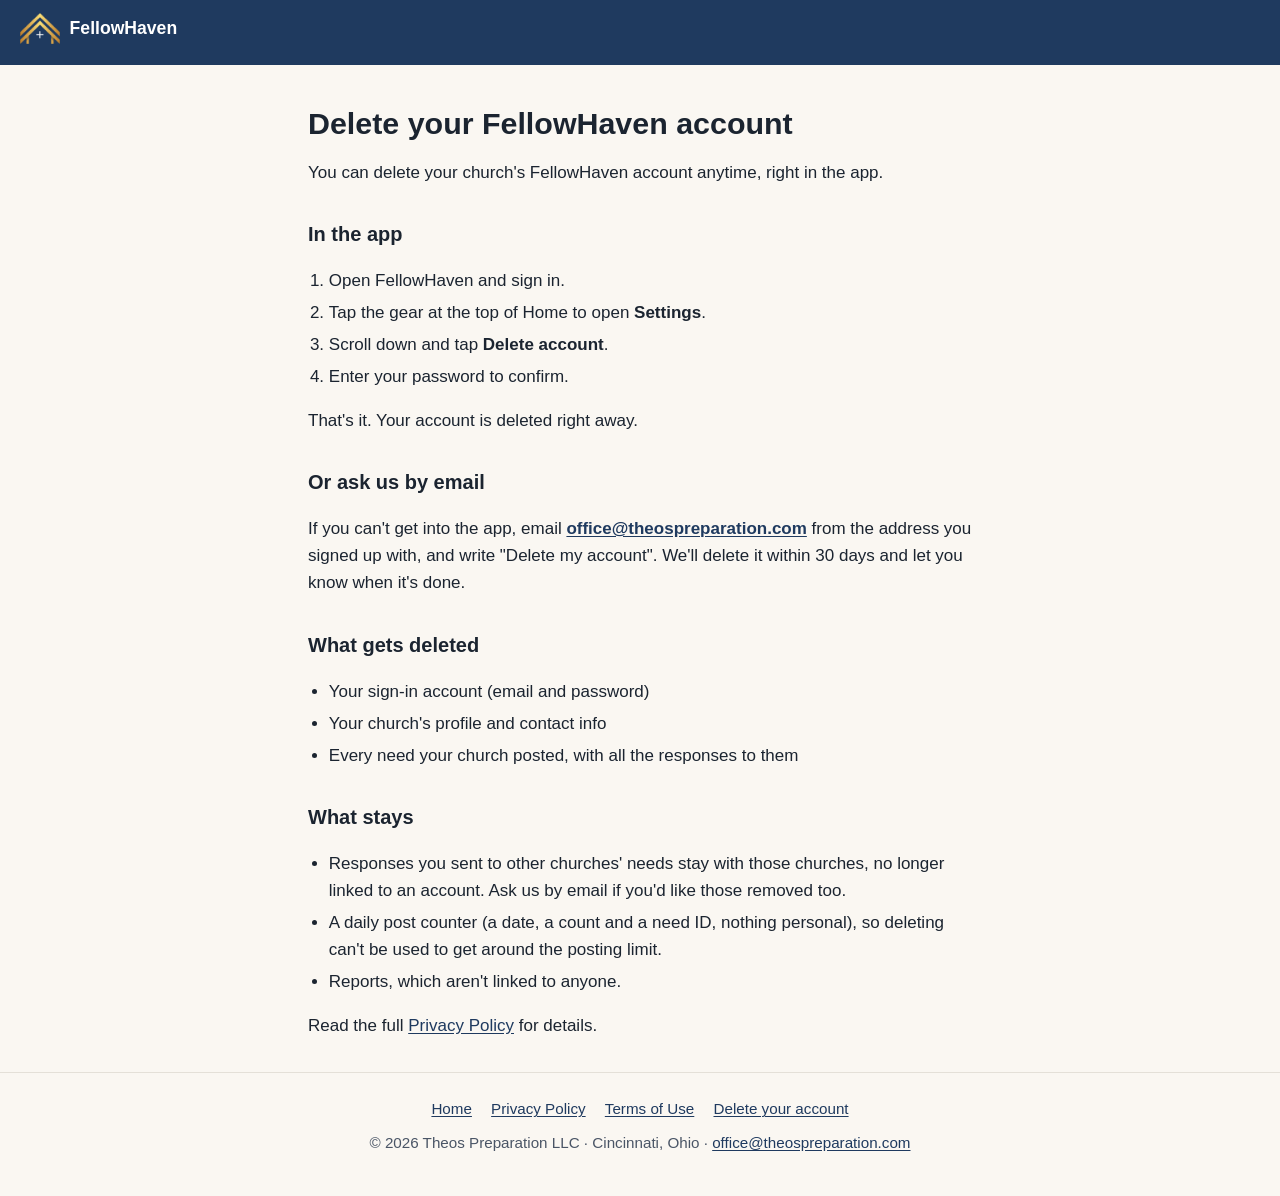
==== delete-account.html @ 467289b3 "fellowhaven.com: home, privacy, terms, delete account Co-Authored-By: Claude Opus 5.5 <noreply@anthr" ====
<!DOCTYPE html>
<html lang="en">
<head>
<meta charset="utf-8">
<meta name="viewport" content="width=device-width, initial-scale=1">
<title>Delete your account · FellowHaven</title>
<meta name="description" content="How to delete your FellowHaven account and what it removes.">
<meta name="theme-color" content="#1F3A5F">
<link rel="icon" href="/assets/favicon.png" type="image/png">
<link rel="apple-touch-icon" href="/assets/apple-touch-icon.png">
<link rel="stylesheet" href="/assets/site.css">
</head>
<body>
<a class="skip" href="#main">Skip to content</a>
<header class="bar"><a href="/"><img src="/assets/mark-white.png" alt="" width="40" height="32">FellowHaven</a></header>
<main id="main" class="doc">
<h1>Delete your FellowHaven account</h1>
<p>You can delete your church's FellowHaven account anytime, right in the app.</p>
<h2>In the app</h2>
<ol><li>Open FellowHaven and sign in.</li><li>Tap the gear at the top of Home to open <strong>Settings</strong>.</li><li>Scroll down and tap <strong>Delete account</strong>.</li><li>Enter your password to confirm.</li></ol>
<p>That's it. Your account is deleted right away.</p>
<h2>Or ask us by email</h2>
<p>If you can't get into the app, email <strong><a href="mailto:office@theospreparation.com">office@theospreparation.com</a></strong> from the address you signed up with, and write "Delete my account". We'll delete it within 30 days and let you know when it's done.</p>
<h2>What gets deleted</h2>
<ul><li>Your sign-in account (email and password)</li><li>Your church's profile and contact info</li><li>Every need your church posted, with all the responses to them</li></ul>
<h2>What stays</h2>
<ul><li>Responses you sent to other churches' needs stay with those churches, no longer linked to an account. Ask us by email if you'd like those removed too.</li><li>A daily post counter (a date, a count and a need ID, nothing personal), so deleting can't be used to get around the posting limit.</li><li>Reports, which aren't linked to anyone.</li></ul>
<p>Read the full <a href="https://fellowhaven.com/privacy">Privacy Policy</a> for details.</p>
</main>
<footer>
<nav aria-label="Site"><a href="/">Home</a><a href="/privacy">Privacy Policy</a><a href="/terms">Terms of Use</a><a href="/delete-account">Delete your account</a></nav>
<div>&copy; 2026 Theos Preparation LLC &middot; Cincinnati, Ohio &middot; <a href="mailto:office@theospreparation.com">office@theospreparation.com</a></div>
</footer>
</body>
</html>
---- assets/site.css ----
:root {
  --navy: #1F3A5F;
  --gold: #F2B33D;
  --glow: #D4A537;
  --bg: #FAF7F2;
  --card: #FFFFFF;
  --text: #1B2430;
  --muted: #4A5566;
  --link: #1F3A5F;
  --line: #E4E0D8;
  color-scheme: light dark;
}
@media (prefers-color-scheme: dark) {
  :root {
    --bg: #15181D;
    --card: #1E2733;
    --text: #E8ECF1;
    --muted: #B4BDC9;
    --link: #F2B33D;
    --line: #2E3744;
  }
}
* { box-sizing: border-box; }
html { -webkit-text-size-adjust: 100%; }
body {
  margin: 0;
  background: var(--bg);
  color: var(--text);
  font: 17px/1.6 -apple-system, BlinkMacSystemFont, "Segoe UI", Roboto, "Helvetica Neue", Arial, sans-serif;
}
a { color: var(--link); text-underline-offset: 2px; }
a:focus-visible { outline: 3px solid var(--gold); outline-offset: 2px; border-radius: 4px; }
.skip { position: absolute; left: -999px; }
.skip:focus { left: 1rem; top: 1rem; background: var(--card); padding: .5rem 1rem; z-index: 9; }

/* Home hero */
.hero {
  background: var(--navy);
  color: #fff;
  text-align: center;
  padding: 3rem 1.25rem 4.5rem;
  position: relative;
  overflow: hidden;
  clip-path: ellipse(140% 100% at 50% 0%);
}
.hero::before {
  content: "";
  position: absolute;
  left: 50%; top: 9rem;
  width: 34rem; height: 34rem;
  transform: translate(-50%, -50%);
  background: radial-gradient(circle, rgba(212,165,55,.15) 0%, rgba(212,165,55,0) 65%);
  pointer-events: none;
}
.hero img { position: relative; width: min(60vw, 320px); height: auto; }
.tagline { position: relative; color: var(--gold); font-weight: 600; font-size: 1.15rem; margin: .5rem 0 0; }
.hero h1 { position: relative; font-size: 1.75rem; line-height: 1.25; margin: 1rem 0 .75rem; }
.hero .intro { position: relative; max-width: 34rem; margin: 0 auto; color: #F1F4F8; font-size: 1.06rem; }

main { max-width: 44rem; margin: 0 auto; padding: 2rem 1.25rem 1rem; }
.steps { list-style: none; padding: 0; margin: 0; display: grid; gap: .9rem; }
.steps li {
  background: var(--card);
  border-radius: 20px;
  padding: 1.1rem 1.2rem 1.1rem 4.4rem;
  position: relative;
  box-shadow: 0 2px 10px rgba(16, 24, 40, .06);
}
.steps li::before {
  counter-increment: step;
  content: counter(step);
  position: absolute; left: 1.1rem; top: 1.1rem;
  width: 2.3rem; height: 2.3rem; border-radius: 50%;
  background: var(--gold); color: var(--navy);
  font-weight: 800; display: grid; place-items: center;
}
.steps { counter-reset: step; }
.steps h3 { margin: 0 0 .2rem; font-size: 1.1rem; }
.steps p { margin: 0; color: var(--muted); }
.section-title { font-size: 1.35rem; margin: 0 0 1rem; text-align: center; }
.closing { text-align: center; color: var(--link); font-weight: 600; max-width: 34rem; margin: 2rem auto; }
.soon {
  text-align: center; background: var(--card); border-radius: 20px;
  padding: 1.4rem 1.2rem; margin: 2rem 0;
  box-shadow: 0 2px 10px rgba(16, 24, 40, .06);
}
.soon h2 { margin: 0 0 .3rem; font-size: 1.25rem; }
.soon p { margin: 0; color: var(--muted); }
.contact { text-align: center; margin: 1.5rem 0 2rem; }

/* Legal pages */
.bar { background: var(--navy); padding: .8rem 1.25rem; }
.bar a { display: inline-flex; align-items: center; gap: .6rem; color: #fff; text-decoration: none; font-weight: 700; font-size: 1.1rem; }
.bar img { width: 40px; height: auto; }
.doc h1 { font-size: 1.9rem; line-height: 1.2; margin: .5rem 0 .25rem; }
.doc h2 { font-size: 1.25rem; margin: 2rem 0 .5rem; }
.doc ul, .doc ol { padding-left: 1.3rem; }
.doc li { margin: .3rem 0; }
.doc p, .doc li { overflow-wrap: anywhere; }

footer { border-top: 1px solid var(--line); text-align: center; padding: 1.5rem 1.25rem 2.5rem; color: var(--muted); font-size: .95rem; }
footer nav { display: flex; flex-wrap: wrap; justify-content: center; gap: .4rem 1.2rem; margin-bottom: .6rem; }

@media (min-width: 720px) {
  .hero { padding: 4rem 2rem 6rem; }
  .hero h1 { font-size: 2.2rem; }
}
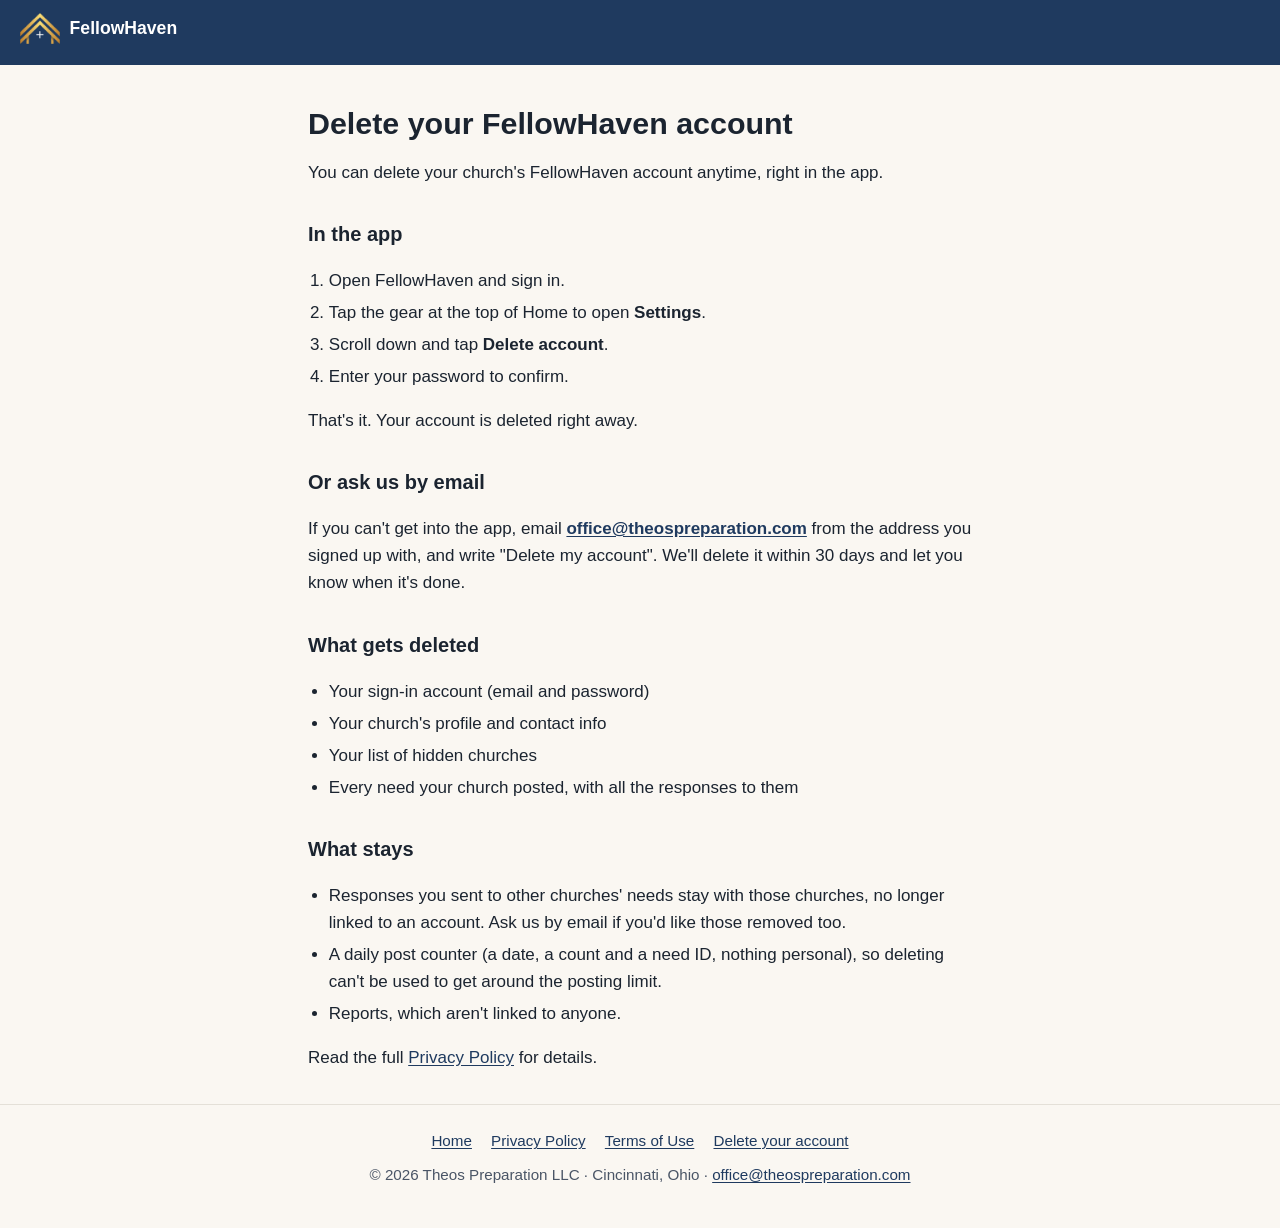
==== commit e2a62392: "Terms and privacy: report, hide churches, 24-hour review Co-Authored-By: Claude Opus 5.5 <noreply@an" ====
--- a/delete-account.html
+++ b/delete-account.html
@@ -22,7 +22,7 @@
 <h2>Or ask us by email</h2>
 <p>If you can't get into the app, email <strong><a href="mailto:office@theospreparation.com">office@theospreparation.com</a></strong> from the address you signed up with, and write "Delete my account". We'll delete it within 30 days and let you know when it's done.</p>
 <h2>What gets deleted</h2>
-<ul><li>Your sign-in account (email and password)</li><li>Your church's profile and contact info</li><li>Every need your church posted, with all the responses to them</li></ul>
+<ul><li>Your sign-in account (email and password)</li><li>Your church's profile and contact info</li><li>Your list of hidden churches</li><li>Every need your church posted, with all the responses to them</li></ul>
 <h2>What stays</h2>
 <ul><li>Responses you sent to other churches' needs stay with those churches, no longer linked to an account. Ask us by email if you'd like those removed too.</li><li>A daily post counter (a date, a count and a need ID, nothing personal), so deleting can't be used to get around the posting limit.</li><li>Reports, which aren't linked to anyone.</li></ul>
 <p>Read the full <a href="https://fellowhaven.com/privacy">Privacy Policy</a> for details.</p>
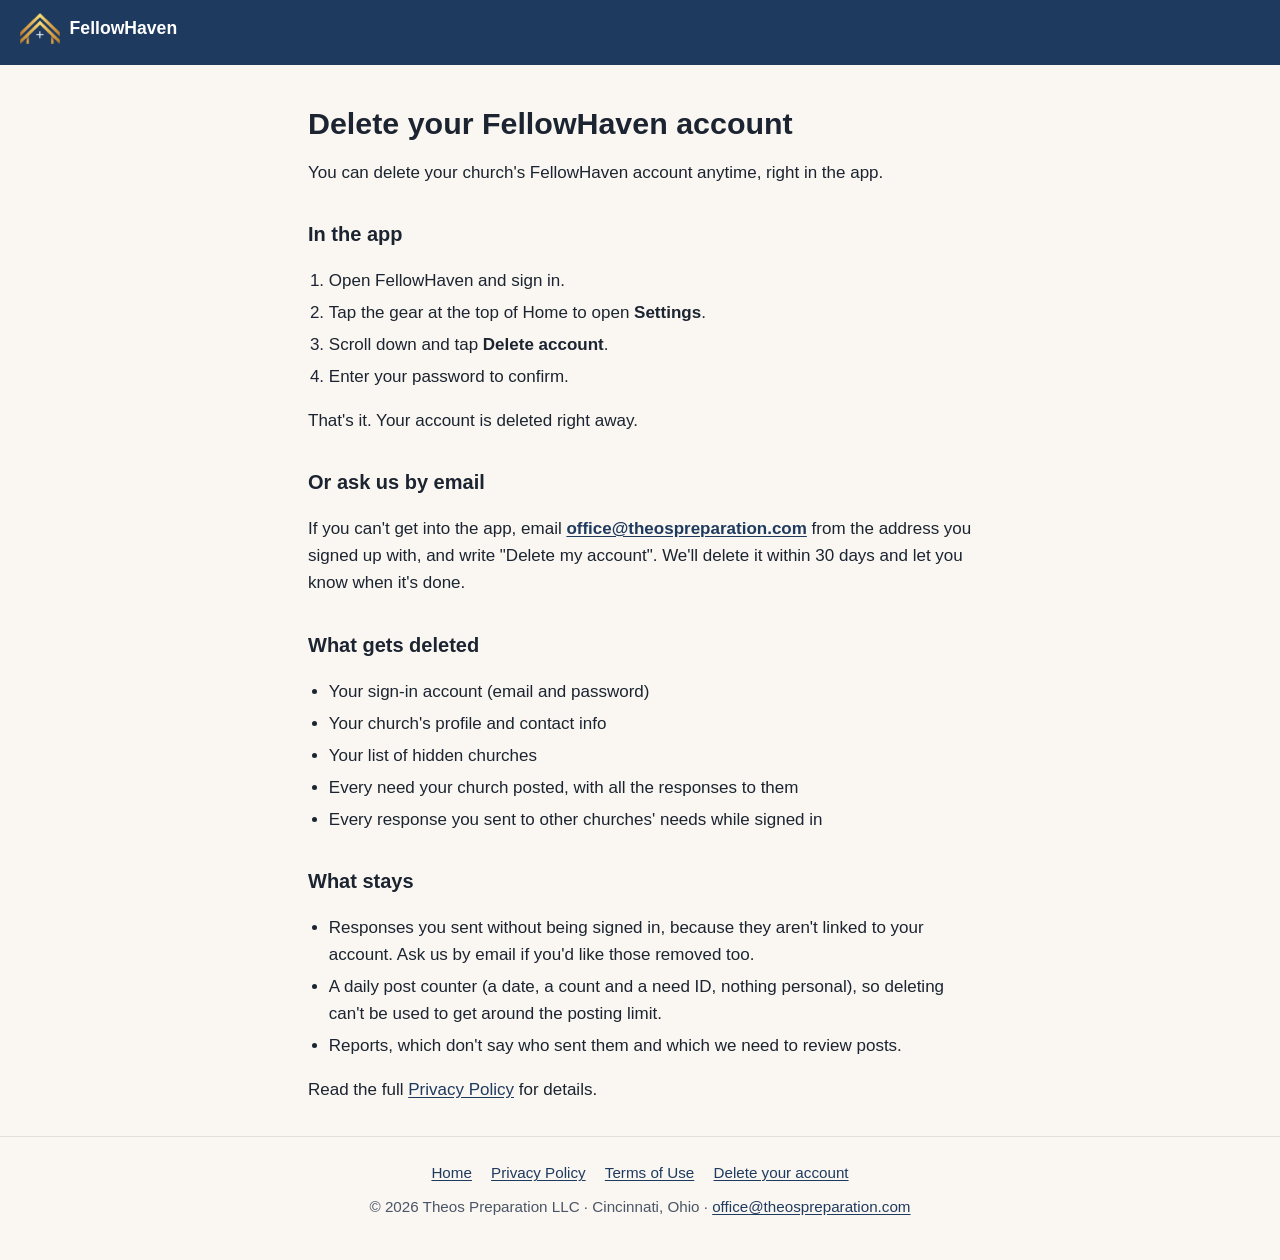
==== commit 27b94f64: "Privacy and delete-account: responders can delete responses (Nov 27, 2026) Rebuilt from fellowhaven-" ====
--- a/delete-account.html
+++ b/delete-account.html
@@ -22,9 +22,9 @@
 <h2>Or ask us by email</h2>
 <p>If you can't get into the app, email <strong><a href="mailto:office@theospreparation.com">office@theospreparation.com</a></strong> from the address you signed up with, and write "Delete my account". We'll delete it within 30 days and let you know when it's done.</p>
 <h2>What gets deleted</h2>
-<ul><li>Your sign-in account (email and password)</li><li>Your church's profile and contact info</li><li>Your list of hidden churches</li><li>Every need your church posted, with all the responses to them</li></ul>
+<ul><li>Your sign-in account (email and password)</li><li>Your church's profile and contact info</li><li>Your list of hidden churches</li><li>Every need your church posted, with all the responses to them</li><li>Every response you sent to other churches' needs while signed in</li></ul>
 <h2>What stays</h2>
-<ul><li>Responses you sent to other churches' needs stay with those churches, no longer linked to an account. Ask us by email if you'd like those removed too.</li><li>A daily post counter (a date, a count and a need ID, nothing personal), so deleting can't be used to get around the posting limit.</li><li>Reports, which aren't linked to anyone.</li></ul>
+<ul><li>Responses you sent without being signed in, because they aren't linked to your account. Ask us by email if you'd like those removed too.</li><li>A daily post counter (a date, a count and a need ID, nothing personal), so deleting can't be used to get around the posting limit.</li><li>Reports, which don't say who sent them and which we need to review posts.</li></ul>
 <p>Read the full <a href="https://fellowhaven.com/privacy">Privacy Policy</a> for details.</p>
 </main>
 <footer>
--- a/assets/site.css
+++ b/assets/site.css
@@ -53,6 +53,9 @@
   pointer-events: none;
 }
 .hero img { position: relative; width: min(60vw, 320px); height: auto; }
+.byline { position: relative; display: flex; flex-direction: column; align-items: center; gap: .35rem; margin: .9rem 0 1rem; }
+.hero .byline img { width: auto; height: 32px; }
+.byline span { font-size: 13px; color: rgba(255,255,255,.7); letter-spacing: .01em; }
 .tagline { position: relative; color: var(--gold); font-weight: 600; font-size: 1.15rem; margin: .5rem 0 0; }
 .hero h1 { position: relative; font-size: 1.75rem; line-height: 1.25; margin: 1rem 0 .75rem; }
 .hero .intro { position: relative; max-width: 34rem; margin: 0 auto; color: #F1F4F8; font-size: 1.06rem; }
@@ -79,13 +82,20 @@
 .steps p { margin: 0; color: var(--muted); }
 .section-title { font-size: 1.35rem; margin: 0 0 1rem; text-align: center; }
 .closing { text-align: center; color: var(--link); font-weight: 600; max-width: 34rem; margin: 2rem auto; }
-.soon {
+.available {
   text-align: center; background: var(--card); border-radius: 20px;
   padding: 1.4rem 1.2rem; margin: 2rem 0;
   box-shadow: 0 2px 10px rgba(16, 24, 40, .06);
 }
-.soon h2 { margin: 0 0 .3rem; font-size: 1.25rem; }
-.soon p { margin: 0; color: var(--muted); }
+.available h2 { margin: 0 0 .3rem; font-size: 1.25rem; }
+.available p { margin: 0; color: var(--muted); }
+.store-buttons { display: flex; flex-wrap: wrap; justify-content: center; gap: .75rem; margin-top: 1.1rem; }
+.store-btn { display: inline-flex; align-items: center; justify-content: center; background: var(--navy); color: #fff; text-decoration: none; font-weight: 700; font-size: 1rem; line-height: 1.25; padding: .8rem 1.15rem; border-radius: 12px; min-height: 44px; min-width: 12.5rem; text-align: center; }
+.store-btn:hover { filter: brightness(0.92); color: #fff; }
+@media (prefers-color-scheme: dark) {
+  .store-btn { background: var(--gold); color: var(--navy); }
+  .store-btn:hover { background: var(--glow); color: var(--navy); }
+}
 .contact { text-align: center; margin: 1.5rem 0 2rem; }
 
 /* Legal pages */
@@ -102,6 +112,8 @@
 footer nav { display: flex; flex-wrap: wrap; justify-content: center; gap: .4rem 1.2rem; margin-bottom: .6rem; }
 
 @media (min-width: 720px) {
+  .hero .byline img { height: 40px; }
+  .byline span { font-size: 14px; }
   .hero { padding: 4rem 2rem 6rem; }
   .hero h1 { font-size: 2.2rem; }
 }
